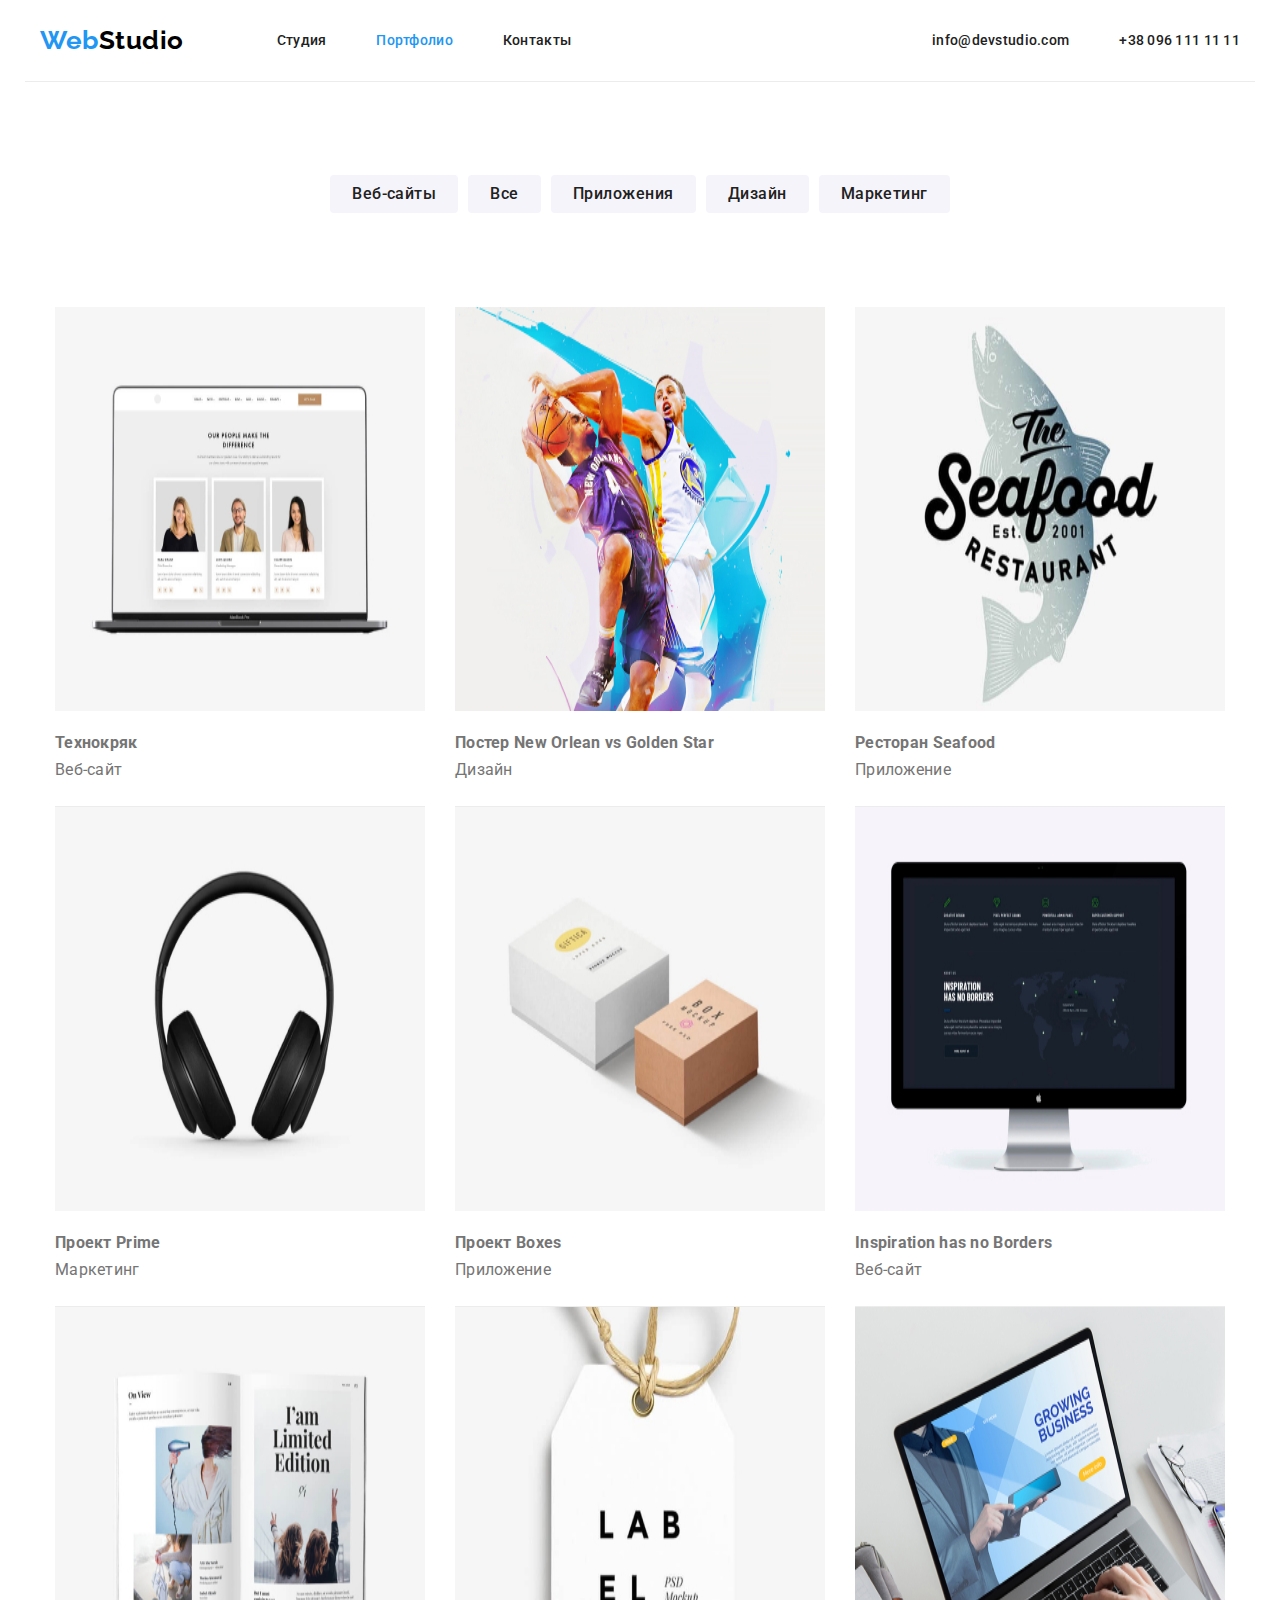
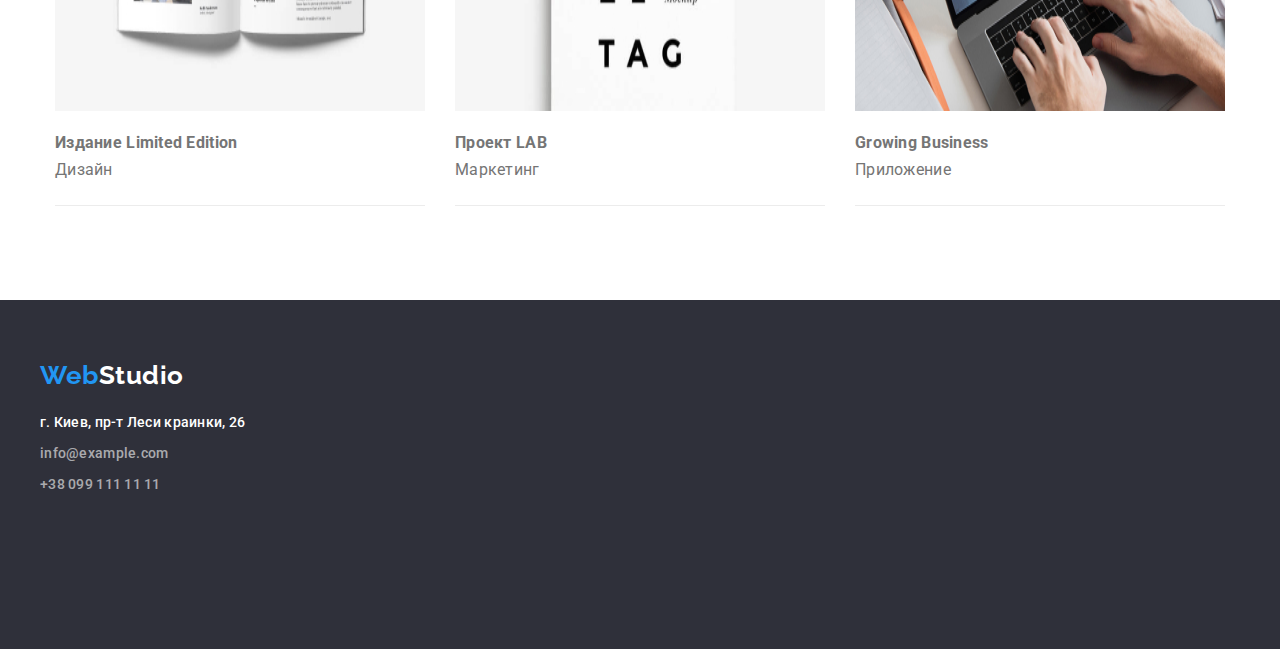
==== portfolio.html @ 1d24ace8 "new progect" ====
<!DOCTYPE html>
<html lang="ru">
    <head>
        <meta charset="UTF-8" />
        <meta name="viewport" content="width=device-width, initial-scale=1.0" />
        <title>WebStudio</title>

        <link rel="preconnect" href="https://fonts.googleapis.com" />
        <link rel="preconnect" href="https://fonts.gstatic.com" crossorigin />
        <link href="https://fonts.googleapis.com/css2?family=Raleway:wght@700&family=Roboto:wght@400;500;700;900&display=swap" rel="stylesheet" />
        <link rel="stylesheet" href="https://cdnjs.cloudflare.com/ajax/libs/modern-normalize/1.1.0/modern-normalize.min.css" integrity="sha512-wpPYUAdjBVSE4KJnH1VR1HeZfpl1ub8YT/NKx4PuQ5NmX2tKuGu6U/JRp5y+Y8XG2tV+wKQpNHVUX03MfMFn9Q==" crossorigin="anonymous" referrerpolicy="no-referrer" />
        <link rel="stylesheet" href="./css/style.css" />
    </head>

    <body>
        <!-- =======================Header================= -->

        <header class="header">
            <div class="container">
                <nav class="header-nav">
                    <a class="header-logo" href="./index_2.html"><span class="logo-blue">Web</span>Studio</a>
                    <ul class="header-nav-menu-list list">
                        <li class="header-nav-menu-item item"><a class="header-menu-link" href="./index.html">Студия</a></li>
                        <li class="header-nav-menu-item item active-page"><a class="header-menu-link" href="./portfolio.html">Портфолио</a></li>
                        <li class="header-nav-menu-item item"><a class="header-menu-link" href="">Контакты</a></li>
                    </ul>
                </nav>
                <ul class="header-contacts-list list">
                    <li class="header-contacts-mail item"><a class="header-menu-link" href="mailto:info@example.com">info@devstudio.com</a></li>
                    <li class="header-contacts-phone item"><a class="header-menu-link" href="tel:+380991111111">+38 096 111 11 11</a></li>
                </ul>
            </div>
        </header>

        <!-- =======================filter buttons================= -->

        <main>
            <section class="portfolio-filter">
                <div class="container filter-container">
                    <ul class="portfolio-filter-list list">
                        <li class="portfolio-filter-list-item item"><button class="btn-filter" type="button">Веб-сайты</button></li>
                        <li class="portfolio-filter-list-item item"><button class="btn-filter" type="button">Все</button></li>
                        <li class="portfolio-filter-list-item item"><button class="btn-filter" type="button">Приложения</button></li>
                        <li class="portfolio-filter-list-item item"><button class="btn-filter" type="button">Дизайн</button></li>
                        <li class="portfolio-filter-list-item item"><button class="btn-filter" type="button">Маркетинг</button></li>
                    </ul>
                </div>
            </section>

            <!-- ================== work examples ================-->

            <section class="portfolio-work-examples">
                <div class="container">
                    <h2 class="hidden">work-examples</h2>
                    <!--        WARNING!!!!!!! hide text  -->
                    <ul class="work-eamples-list list">
                        <li class="work-eamples-item item">
                            <img src="./img/exam-1.jpg" alt="" width="370" height="404" />
                            <div class="work-examples-item-title">
                                <h3>Технокряк</h3>
                                <p>Веб-сайт</p>
                            </div>
                        </li>
                        <li class="work-eamples-item item">
                            <img src="./img/exam-2.jpg" alt="" width="370" height="404" />
                            <div class="work-examples-item-title">
                                <h3>Постер New Orlean vs Golden Star</h3>
                                <p>Дизайн</p>
                            </div>
                        </li>
                        <li class="work-eamples-item item">
                            <img src="./img/exam-3.jpg" alt="" width="370" height="404" />
                            <div class="work-examples-item-title">
                                <h3>Ресторан Seafood</h3>
                                <p>Приложение</p>
                            </div>
                        </li>
                        <li class="work-eamples-item item">
                            <img src="./img/exam-4.jpg" alt="" width="370" height="404" />
                            <div class="work-examples-item-title">
                                <h3>Проект Prime</h3>
                                <p>Маркетинг</p>
                            </div>
                        </li>
                        <li class="work-eamples-item item">
                            <img src="./img/exam-5.jpg" alt="" width="370" height="404" />
                            <div class="work-examples-item-title">
                                <h3>Проект Boxes</h3>
                                <p>Приложение</p>
                            </div>
                        </li>
                        <li class="work-eamples-item item">
                            <img src="./img/exam-6.jpg" alt="" width="370" height="404" />
                            <div class="work-examples-item-title">
                                <h3>Inspiration has no Borders</h3>
                                <p>Веб-сайт</p>
                            </div>
                        </li>
                        <li class="work-eamples-item item">
                            <img src="./img/exam-7.jpg" alt="" width="370" height="404" />
                            <div class="work-examples-item-title">
                                <h3>Издание Limited Edition</h3>
                                <p>Дизайн</p>
                            </div>
                        </li>
                        <li class="work-eamples-item item">
                            <img src="./img/exam-8.jpg" alt="" width="370" height="404" />
                            <div class="work-examples-item-title">
                                <h3>Проект LAB</h3>
                                <p>Маркетинг</p>
                            </div>
                        </li>
                        <li class="work-eamples-item item">
                            <img src="./img/exam-9.jpg" alt="" width="370" height="404" />
                            <div class="work-examples-item-title">
                                <h3>Growing Business</h3>
                                <p>Приложение</p>
                            </div>
                        </li>
                    </ul>
                </div>
            </section>
        </main>

        <!-- =======================FOOTER================= -->

        <footer class="footer">
            <div class="container">
                <a href="" class="footer-logo"><span class="footer-logo-blue">Web</span>Studio</a>
                <address class="footer-contacts">
                    <ul class="footer-list list">
                        <li class="footer-item item"><p>г. Киев, пр-т Леси краинки, 26</p></li>
                        <li class="footer-item item"><a href="mailto:info@example.com">info@example.com</a></li>
                        <li class="footer-item item last"><a href="tel:+380991111111">+38 099 111 11 11</a></li>
                    </ul>
                </address>
            </div>
        </footer>
    </body>
</html>
---- css/style.css ----
:root {
    --main-text-color: #757575;
    --title-text-color: #212121;
    --accent-text-color: #2196f3;
    --wite-color: #ffffff;
    --bgr-footer-color: #2f303a;
}

body {
    color: var(--main-text-color);
    font-family: 'Roboto', sans-serif;
    font-weight: 400;
    font-size: 14px;
    line-height: 1.7;
    letter-spacing: 0.03em;
}
img {
    display: block;
}
/* h1,
h2,
h3,
h4,
p {
    margin: 0;
    padding: 0;
} */

* {
    margin: 0;
    padding: 0;
}

.list,
a {
    list-style: none;
    text-decoration: none;
    color: var(--main-text-color);
    font-weight: 500;
    line-height: 1.5;
    letter-spacing: 0.02em;
}

.list {
    color: var(--main-text-color); /*стили списков*/
    font-weight: 500;
    line-height: 1.5;
    letter-spacing: 0.02em;
}

.container {
    max-width: 1200px;
    padding-left: 15px;
    padding-right: 15px;
    margin: 0 auto;
    padding-bottom: 94px;
}
/* =======================Header================= */

.header .container {
    display: flex;
    align-items: center;
    padding-bottom: 0;
    border-bottom: 1px solid #ececec;
}

/*---logo---*/

.header-logo {
    margin-right: 93px;

    color: #000000;
    font-family: Raleway;
    font-weight: 700;
    font-size: 26px;
    line-height: 1.2;
    text-decoration: none;
}

.logo-blue {
    color: var(--accent-text-color);
}

/* ---nav-menu---*/
.header-nav {
    display: flex; /*выравнивает в одну строку с лого*/
    align-items: center; /*центрует елементы в строке по вертикали */
}

.header-nav-menu-list {
    display: flex; /*выравнивает в строку список*/
}

.header-menu-link {
    text-decoration: none;
    color: var(--title-text-color);
}

.header-nav-menu-list > li:not(:last-child) {
    margin-right: 50px; /*Отступ всем кроме последнего menu*/
}

.header-menu-link:hover,
.header-menu-link:focus {
    color: var(--accent-text-color);
}

.header-nav-menu-list .header-menu-link {
    padding-top: 30px;
    padding-bottom: 30px;
    display: inline-block;
}

.active-page .header-menu-link {
    color: var(--accent-text-color);
}

/*---contacts---*/

.header-contacts-list {
    display: flex; /*выравнивает в одну строку список контакты*/
    margin-left: auto;
}

.header-contacts-list li + li {
    margin-left: 50px; /*Отступ всем кроме последнего */
}

/* =======================HERO================  доработать ФОН BUTTOn И ОТСТУПЫ==== */
.hero {
    background-color: #2f303a;

    text-align: center; /*кнопка по центру */
}

.hero-main-title {
    font-weight: 900;
    font-size: 44px;
    line-height: 1.3;
    text-align: center;
    letter-spacing: 0.06em;
    text-transform: uppercase;
    color: var(--wite-color);
    padding-top: 200px;
}

.hero-button {
    border-radius: 4px;
    border: 0;
    padding: 10px 32px 10px 32px;
    margin-top: 30px;
    margin-bottom: 107px;

    background-color: var(--accent-text-color);
    font-size: 16px;
    font-weight: 700;
    line-height: 1.9;
    color: var(--wite-color);
    cursor: pointer;
}

/* ============================ADVANTAGES=========================== */
.hidden {
    display: none; /*WARNING!!!! */
}

.advantages-list {
    display: inline-flex;
}

.advantages h3 {
    color: var(--title-text-color);
    font-weight: 700;
    line-height: 1.1;
    text-transform: uppercase;
    font-size: 14px;
    padding-bottom: 10px;
}
.advantages-item {
    max-width: 270px;
    padding-top: 93px;
}

/* ============================OURS SERVISES=========================== */

.services .text-minor {
    text-align: center;
}

.services-list {
    display: flex;
}
.services-list .services-item + .services-item {
    margin-left: 30px;
}

.text-minor {
    color: var(--title-text-color); /*h2 - servises + team*/
    font-weight: 700;
    font-size: 36px;
    line-height: 1.2;
    padding-bottom: 50px;
}

/* ============================OUR TAEM=========================== */
.team {
    background-color: #f5f4fa;
}
.team .text-minor {
    text-align: center;
    padding-top: 93px;
}
.team-list {
    display: flex;
}

.team-list .team-item + .team-item {
    margin-left: 30px;
}

.team-item-title {
    padding: 30px; /*узнать почему не работает padding; 30px auto*/
    text-align: center;
}

.team-item {
    box-shadow: 0 0 10px rgba(0, 0, 0, 0.2); /* Параметры тени */
}

/* ============================FOOTER=========================== */
footer {
    background-color: var(--bgr-footer-color);
    font-style: normal;
}
.footer-logo {
    display: block;
    color: var(--wite-color);
    font-family: Raleway;
    font-weight: 700;
    font-size: 26px;
    line-height: 1.2;
    text-decoration: none;
    padding-top: 60px;
    padding-bottom: 20px;
}

.footer-logo-blue {
    color: var(--accent-text-color);
}

.footer-contacts a {
    color: rgba(255, 255, 255, 0.6);
    text-decoration: none;
}

.footer-contacts p {
    color: var(--wite-color);
}
address {
    font-style: normal;
}
.footer-list .footer-item + .footer-item {
    margin-top: 10px;
}
.last {
    padding-bottom: 60px;
}

/* =============================================Potfolio-page============================================ */
.portfolio-filter-list {
    display: flex; /*список в строку дал ul */
    justify-content: center; /*центровка */
    padding-top: 93px;
}

.portfolio-filter-list li + li {
    margin-left: 10px;
}

.btn-filter {
    color: var(--title-text-color);
    background-color: #f5f4fa;
    font-family: 'Roboto', sans-serif;
    font-weight: 500;
    font-size: 16px;
    line-height: 1.6;
    letter-spacing: 0.03em;
    border-radius: 4px;
    border: none;
    padding: 6px 22px;
}

.btn-filter:hover,
.btn-filter:focus {
    color: var(--wite-color);
    background-color: var(--accent-text-color);
    box-shadow: 0 3px rgba(0, 0, 0, 0.1); /* Параметры тени */
}

/*================== work examples ================*/
.work-eamples-list {
    display: flex;
    flex-wrap: wrap;
}
.work-eamples-item {
    margin-bottom: 30px;
    margin: 0 auto;
}
/*.work-eamples-item: (3n+2) {
    padding-right: 15px;
    padding-left: 15px; */
}

.work-eamples-item h3 {
    color: var(--title-text-color);
    font-weight: 700;
    font-size: 18px;
    line-height: 2;
}

.portfolio-work-examples p {
    font-weight: 400;
    font-size: 16px;
    line-height: 1.9;
}
.work-examples-item-title {
    padding-top: 20px;
    padding-bottom: 20px;
    border-bottom: 1px solid #ececec;

}
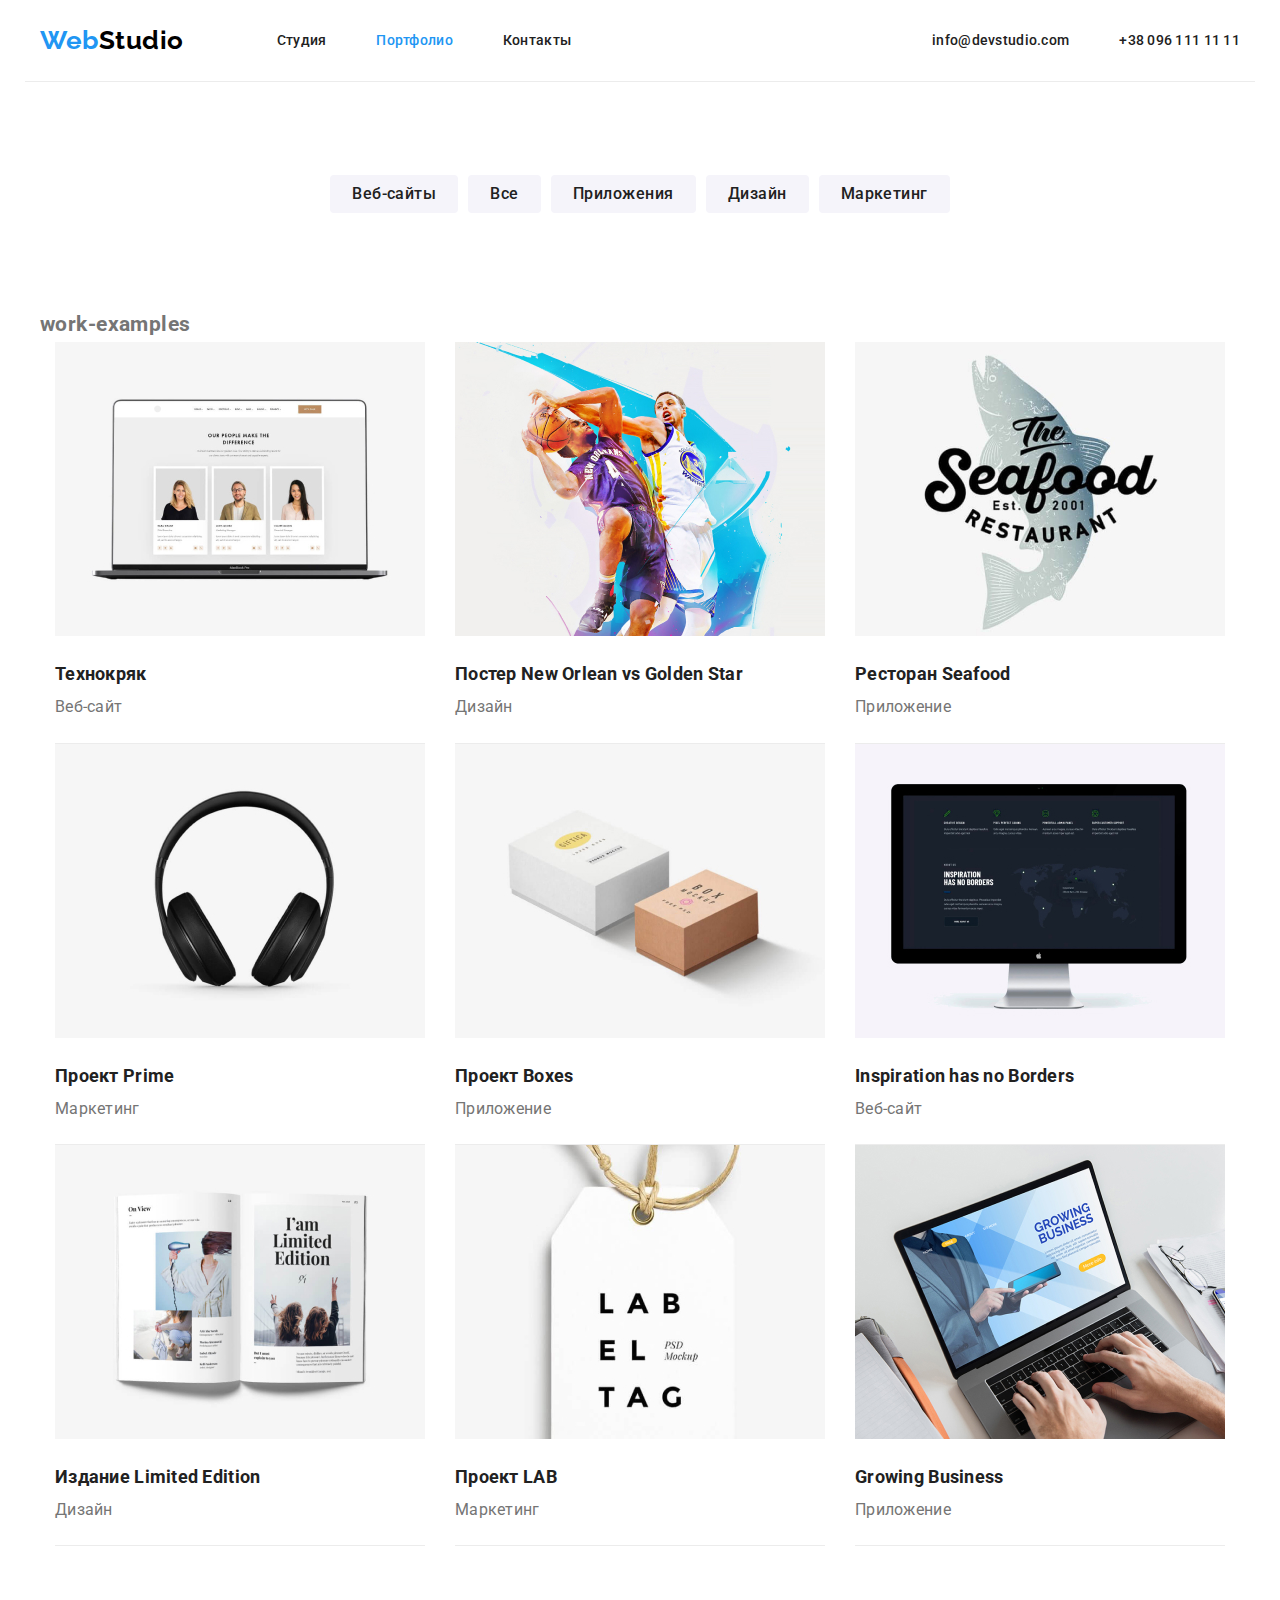
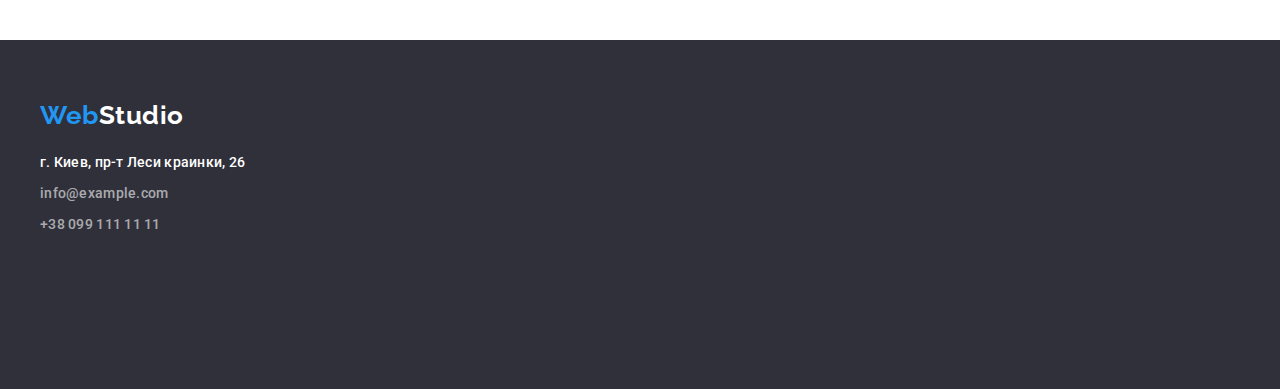
==== commit bf60fb49: "visyally hidden" ====
--- a/portfolio.html
+++ b/portfolio.html
@@ -55,63 +55,63 @@
                     <!--        WARNING!!!!!!! hide text  -->
                     <ul class="work-eamples-list list">
                         <li class="work-eamples-item item">
-                            <img src="./img/exam-1.jpg" alt="" width="370" height="404" />
+                            <img src="./img/exam-1.jpg" alt="" width="370" height="294" />
                             <div class="work-examples-item-title">
                                 <h3>Технокряк</h3>
                                 <p>Веб-сайт</p>
                             </div>
                         </li>
                         <li class="work-eamples-item item">
-                            <img src="./img/exam-2.jpg" alt="" width="370" height="404" />
+                            <img src="./img/exam-2.jpg" alt="" width="370" height="294" />
                             <div class="work-examples-item-title">
                                 <h3>Постер New Orlean vs Golden Star</h3>
                                 <p>Дизайн</p>
                             </div>
                         </li>
                         <li class="work-eamples-item item">
-                            <img src="./img/exam-3.jpg" alt="" width="370" height="404" />
+                            <img src="./img/exam-3.jpg" alt="" width="370" height="294" />
                             <div class="work-examples-item-title">
                                 <h3>Ресторан Seafood</h3>
                                 <p>Приложение</p>
                             </div>
                         </li>
                         <li class="work-eamples-item item">
-                            <img src="./img/exam-4.jpg" alt="" width="370" height="404" />
+                            <img src="./img/exam-4.jpg" alt="" width="370" height="294" />
                             <div class="work-examples-item-title">
                                 <h3>Проект Prime</h3>
                                 <p>Маркетинг</p>
                             </div>
                         </li>
                         <li class="work-eamples-item item">
-                            <img src="./img/exam-5.jpg" alt="" width="370" height="404" />
+                            <img src="./img/exam-5.jpg" alt="" width="370" height="294" />
                             <div class="work-examples-item-title">
                                 <h3>Проект Boxes</h3>
                                 <p>Приложение</p>
                             </div>
                         </li>
                         <li class="work-eamples-item item">
-                            <img src="./img/exam-6.jpg" alt="" width="370" height="404" />
+                            <img src="./img/exam-6.jpg" alt="" width="370" height="294" />
                             <div class="work-examples-item-title">
                                 <h3>Inspiration has no Borders</h3>
                                 <p>Веб-сайт</p>
                             </div>
                         </li>
                         <li class="work-eamples-item item">
-                            <img src="./img/exam-7.jpg" alt="" width="370" height="404" />
+                            <img src="./img/exam-7.jpg" alt="" width="370" height="294" />
                             <div class="work-examples-item-title">
                                 <h3>Издание Limited Edition</h3>
                                 <p>Дизайн</p>
                             </div>
                         </li>
                         <li class="work-eamples-item item">
-                            <img src="./img/exam-8.jpg" alt="" width="370" height="404" />
+                            <img src="./img/exam-8.jpg" alt="" width="370" height="294" />
                             <div class="work-examples-item-title">
                                 <h3>Проект LAB</h3>
                                 <p>Маркетинг</p>
                             </div>
                         </li>
                         <li class="work-eamples-item item">
-                            <img src="./img/exam-9.jpg" alt="" width="370" height="404" />
+                            <img src="./img/exam-9.jpg" alt="" width="370" height="294" />
                             <div class="work-examples-item-title">
                                 <h3>Growing Business</h3>
                                 <p>Приложение</p>
--- a/css/style.css
+++ b/css/style.css
@@ -31,18 +31,15 @@
     padding: 0;
 }
 
+.list h3 {
+    color: var(--title-text-color);
+}
+
 .list,
 a {
     list-style: none;
     text-decoration: none;
     color: var(--main-text-color);
-    font-weight: 500;
-    line-height: 1.5;
-    letter-spacing: 0.02em;
-}
-
-.list {
-    color: var(--main-text-color); /*стили списков*/
     font-weight: 500;
     line-height: 1.5;
     letter-spacing: 0.02em;
@@ -160,8 +157,18 @@
 }
 
 /* ============================ADVANTAGES=========================== */
-.hidden {
-    display: none; /*WARNING!!!! */
+.visually-hidden {
+    position: absolute;
+    width: 1px;
+    height: 1px;
+    margin: -1px;
+    border: 0;
+    padding: 0;
+
+    white-space: nowrap;
+    clip-path: inset(100%);
+    clip: rect(0 0 0 0);
+    overflow: hidden; /*WARNING!!!! */
 }
 
 .advantages-list {
@@ -309,9 +316,8 @@
 /*.work-eamples-item: (3n+2) {
     padding-right: 15px;
     padding-left: 15px; */
-}
-
-.work-eamples-item h3 {
+
+.work-examples-item-title h3 {
     color: var(--title-text-color);
     font-weight: 700;
     font-size: 18px;
@@ -327,5 +333,4 @@
     padding-top: 20px;
     padding-bottom: 20px;
     border-bottom: 1px solid #ececec;
-
-}
+}
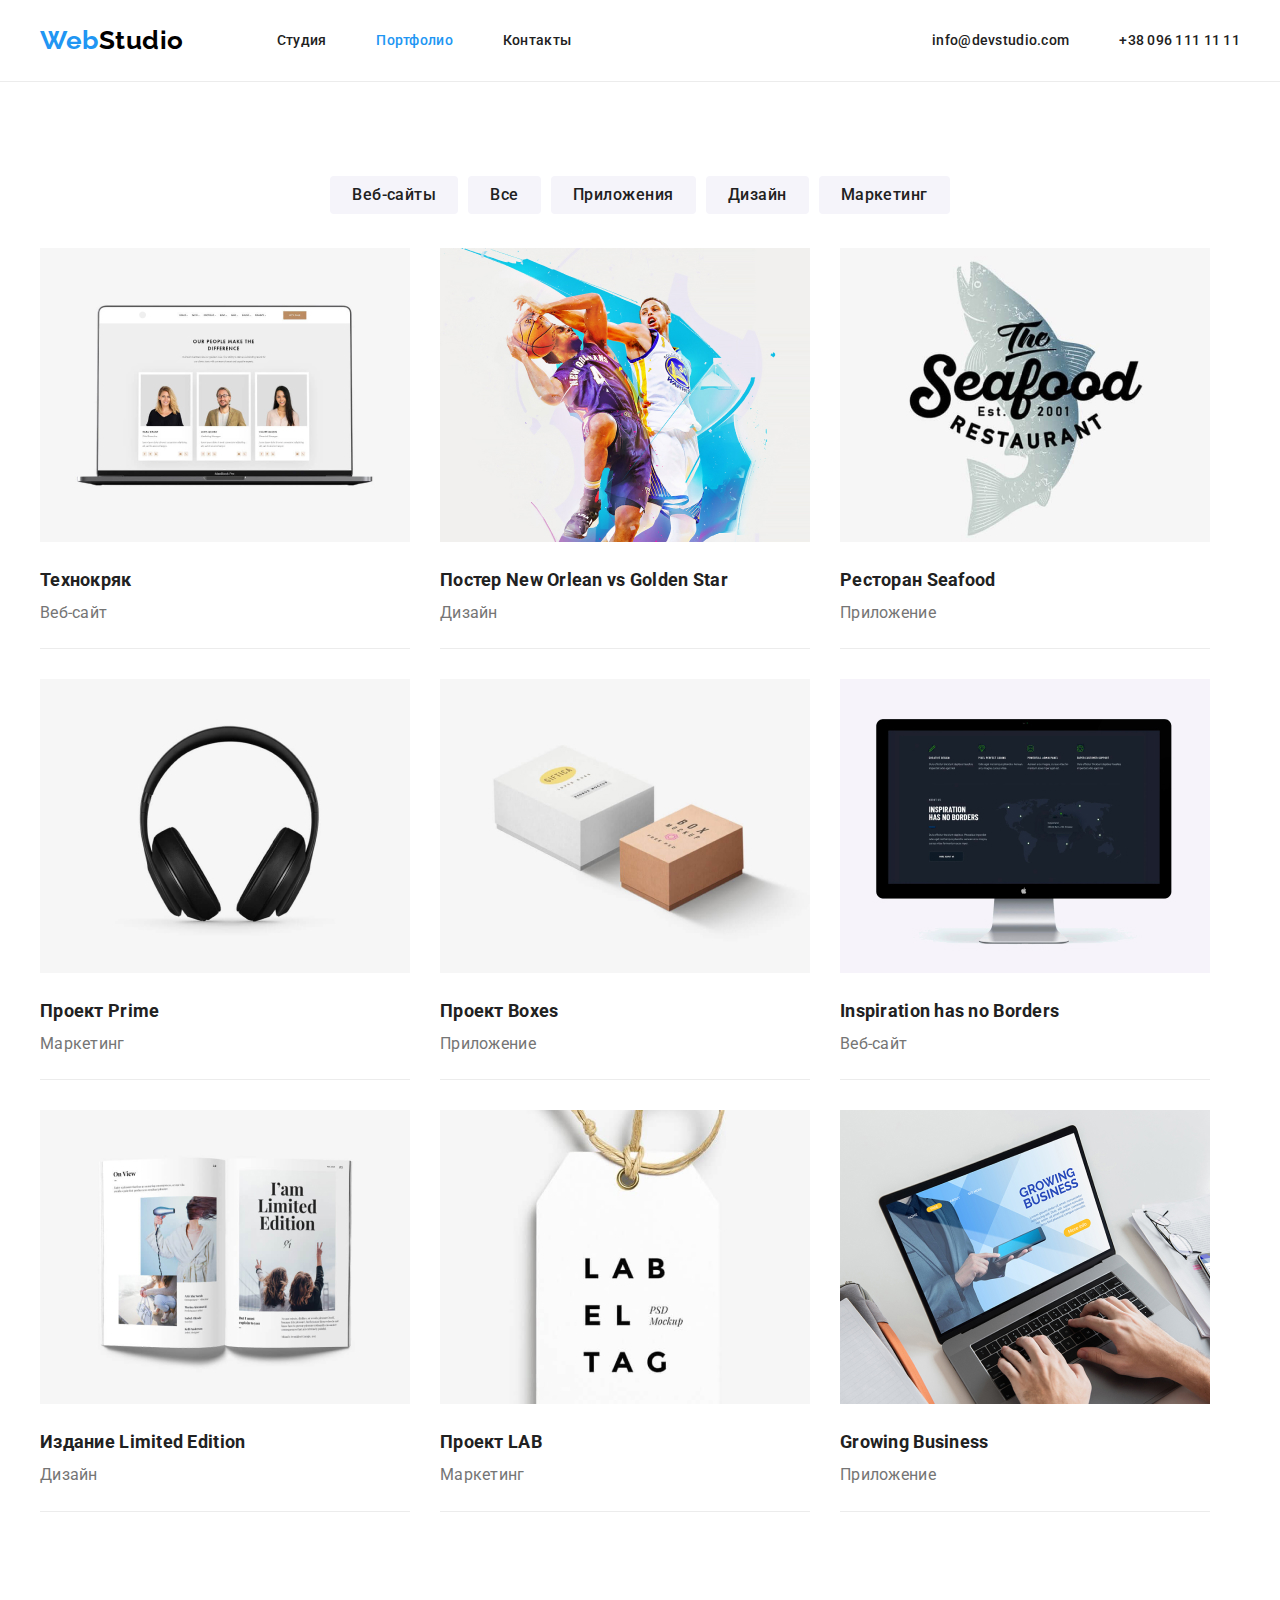
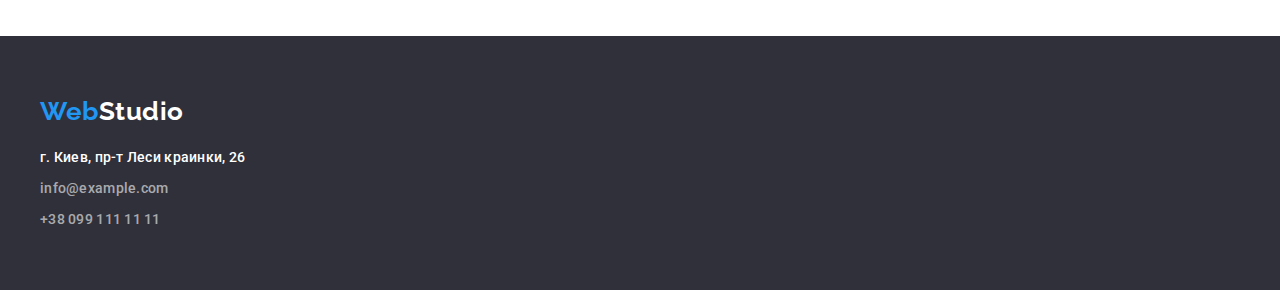
==== commit 260dfbbe: "fix bags v02" ====
--- a/portfolio.html
+++ b/portfolio.html
@@ -36,7 +36,7 @@
 
         <main>
             <section class="portfolio-filter">
-                <div class="container filter-container">
+                <div class="container section filter-container">
                     <ul class="portfolio-filter-list list">
                         <li class="portfolio-filter-list-item item"><button class="btn-filter" type="button">Веб-сайты</button></li>
                         <li class="portfolio-filter-list-item item"><button class="btn-filter" type="button">Все</button></li>
@@ -44,15 +44,10 @@
                         <li class="portfolio-filter-list-item item"><button class="btn-filter" type="button">Дизайн</button></li>
                         <li class="portfolio-filter-list-item item"><button class="btn-filter" type="button">Маркетинг</button></li>
                     </ul>
-                </div>
-            </section>
 
-            <!-- ================== work examples ================-->
+                    <!-- ================== work examples <section class="portfolio-work-examples"></section>================-->
 
-            <section class="portfolio-work-examples">
-                <div class="container">
-                    <h2 class="hidden">work-examples</h2>
-                    <!--        WARNING!!!!!!! hide text  -->
+                    <h2 class="visually-hidden">work-examples</h2>
                     <ul class="work-eamples-list list">
                         <li class="work-eamples-item item">
                             <img src="./img/exam-1.jpg" alt="" width="370" height="294" />
--- a/css/style.css
+++ b/css/style.css
@@ -50,15 +50,20 @@
     padding-left: 15px;
     padding-right: 15px;
     margin: 0 auto;
+}
+.section {
+    padding-top: 94px;
     padding-bottom: 94px;
 }
 /* =======================Header================= */
+.header {
+    border-bottom: 1px solid #ececec;
+}
 
 .header .container {
     display: flex;
     align-items: center;
     padding-bottom: 0;
-    border-bottom: 1px solid #ececec;
 }
 
 /*---logo---*/
@@ -128,6 +133,10 @@
     background-color: #2f303a;
 
     text-align: center; /*кнопка по центру */
+}
+
+.hero-main {
+    background-color: #2f303a;
 }
 
 .hero-main-title {
@@ -145,6 +154,7 @@
     border-radius: 4px;
     border: 0;
     padding: 10px 32px 10px 32px;
+
     margin-top: 30px;
     margin-bottom: 107px;
 
@@ -154,6 +164,7 @@
     line-height: 1.9;
     color: var(--wite-color);
     cursor: pointer;
+    margin-bottom: 200px;
 }
 
 /* ============================ADVANTAGES=========================== */
@@ -168,7 +179,7 @@
     white-space: nowrap;
     clip-path: inset(100%);
     clip: rect(0 0 0 0);
-    overflow: hidden; /*WARNING!!!! */
+    overflow: hidden;
 }
 
 .advantages-list {
@@ -185,7 +196,6 @@
 }
 .advantages-item {
     max-width: 270px;
-    padding-top: 93px;
 }
 
 /* ============================OURS SERVISES=========================== */
@@ -215,7 +225,6 @@
 }
 .team .text-minor {
     text-align: center;
-    padding-top: 93px;
 }
 .team-list {
     display: flex;
@@ -232,6 +241,7 @@
 
 .team-item {
     box-shadow: 0 0 10px rgba(0, 0, 0, 0.2); /* Параметры тени */
+    max-width: 270px;
 }
 
 /* ============================FOOTER=========================== */
@@ -277,7 +287,7 @@
 .portfolio-filter-list {
     display: flex; /*список в строку дал ul */
     justify-content: center; /*центровка */
-    padding-top: 93px;
+    padding-bottom: 34px;
 }
 
 .portfolio-filter-list li + li {
@@ -301,7 +311,7 @@
 .btn-filter:focus {
     color: var(--wite-color);
     background-color: var(--accent-text-color);
-    box-shadow: 0 3px rgba(0, 0, 0, 0.1); /* Параметры тени */
+    box-shadow: 0 10px 10px -5px rgba(0, 0, 0, 0.3); /* Параметры тени */
 }
 
 /*================== work examples ================*/
@@ -310,12 +320,14 @@
     flex-wrap: wrap;
 }
 .work-eamples-item {
+    margin-right: 30px;
+    max-width: 370px;
     margin-bottom: 30px;
-    margin: 0 auto;
-}
-/*.work-eamples-item: (3n+2) {
-    padding-right: 15px;
-    padding-left: 15px; */
+}
+
+.work-eamples-item:nth-child(3n) {
+    margin-right: 0;
+}
 
 .work-examples-item-title h3 {
     color: var(--title-text-color);
@@ -324,11 +336,12 @@
     line-height: 2;
 }
 
-.portfolio-work-examples p {
+.work-examples-item-title p {
     font-weight: 400;
     font-size: 16px;
     line-height: 1.9;
 }
+
 .work-examples-item-title {
     padding-top: 20px;
     padding-bottom: 20px;
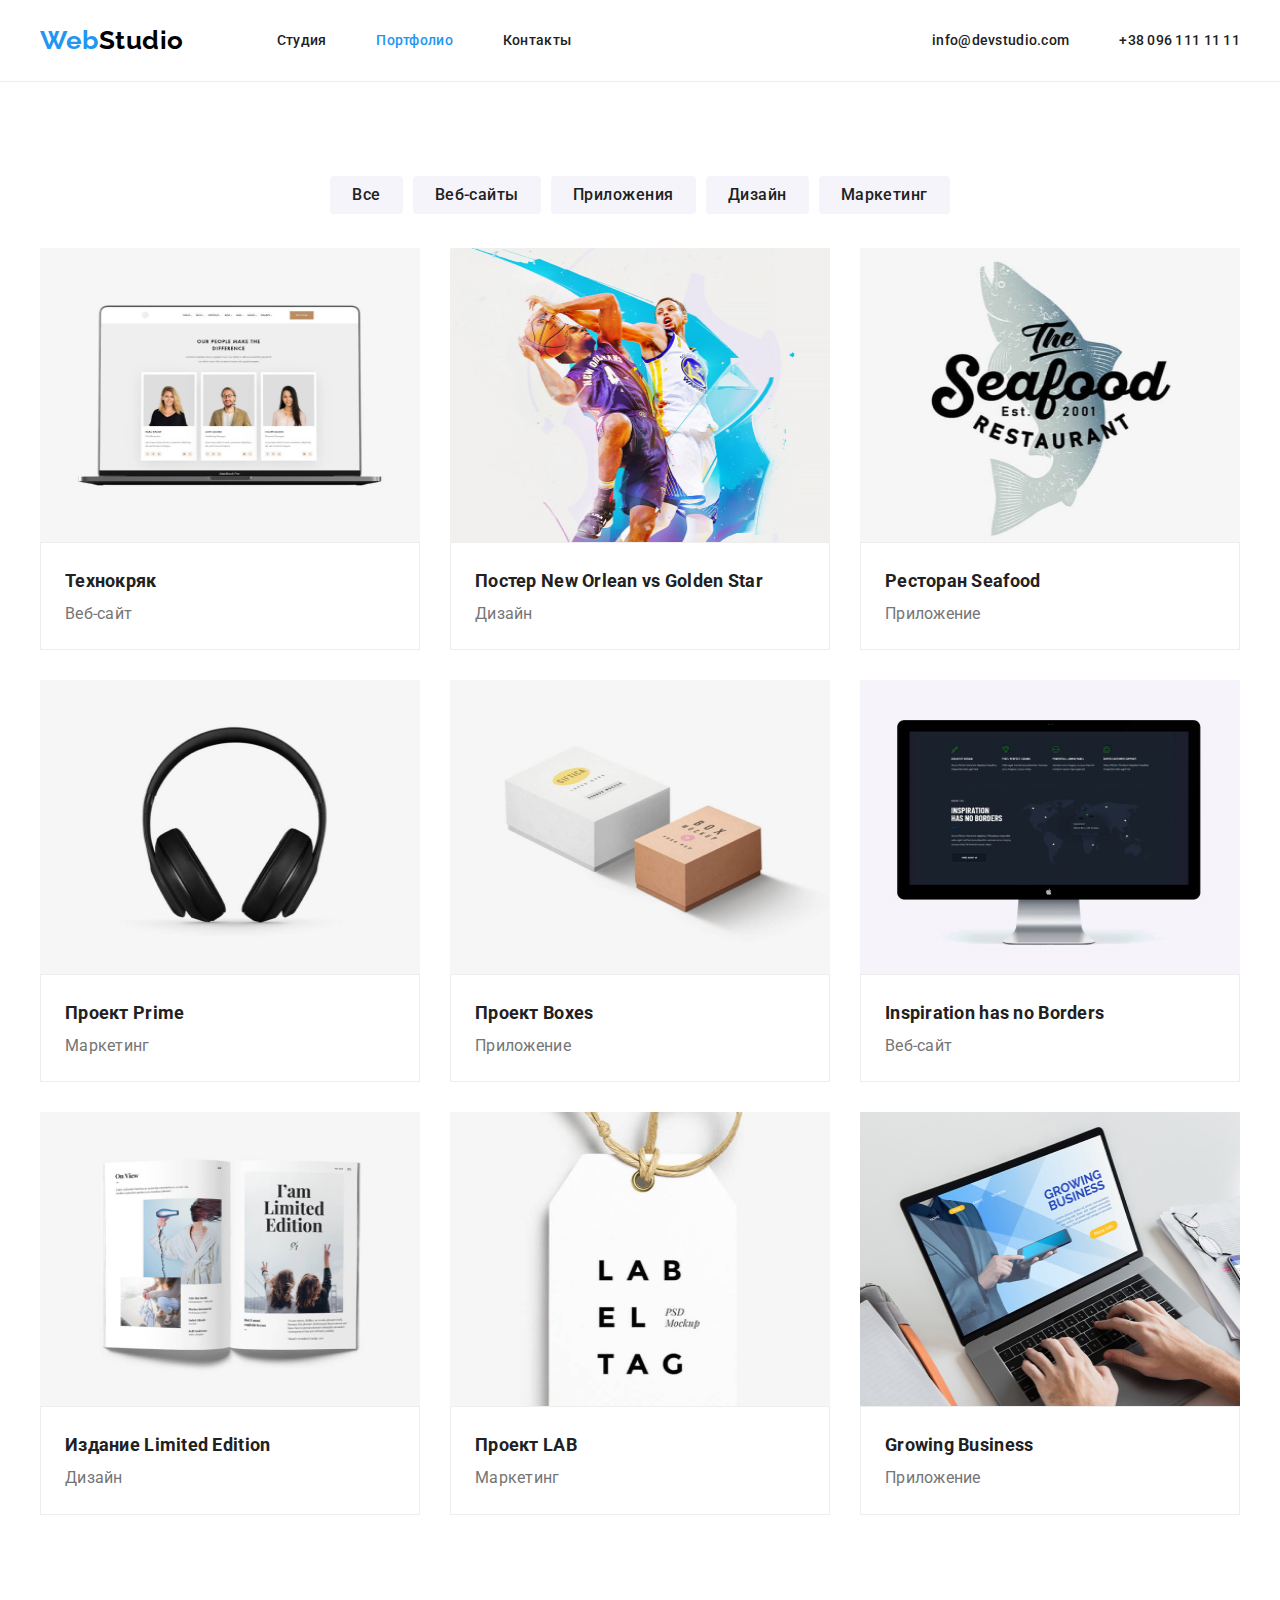
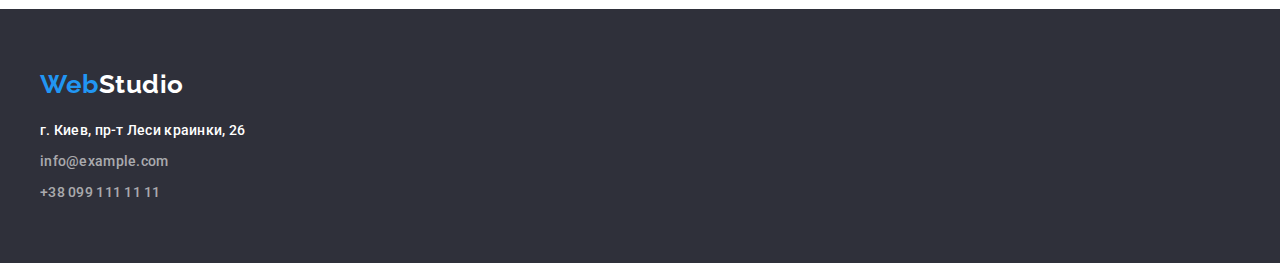
==== commit 4d4a3e9e: "add calc+ fix bag" ====
--- a/portfolio.html
+++ b/portfolio.html
@@ -38,74 +38,74 @@
             <section class="portfolio-filter">
                 <div class="container section filter-container">
                     <ul class="portfolio-filter-list list">
+                        <li class="portfolio-filter-list-item item"><button class="btn-filter" type="button">Все</button></li>
                         <li class="portfolio-filter-list-item item"><button class="btn-filter" type="button">Веб-сайты</button></li>
-                        <li class="portfolio-filter-list-item item"><button class="btn-filter" type="button">Все</button></li>
                         <li class="portfolio-filter-list-item item"><button class="btn-filter" type="button">Приложения</button></li>
                         <li class="portfolio-filter-list-item item"><button class="btn-filter" type="button">Дизайн</button></li>
                         <li class="portfolio-filter-list-item item"><button class="btn-filter" type="button">Маркетинг</button></li>
                     </ul>
 
-                    <!-- ================== work examples <section class="portfolio-work-examples"></section>================-->
+                    <!-- ================== work examples ================-->
 
                     <h2 class="visually-hidden">work-examples</h2>
-                    <ul class="work-eamples-list list">
-                        <li class="work-eamples-item item">
+                    <ul class="work-examples-list list">
+                        <li class="work-examples-item item">
                             <img src="./img/exam-1.jpg" alt="" width="370" height="294" />
                             <div class="work-examples-item-title">
                                 <h3>Технокряк</h3>
                                 <p>Веб-сайт</p>
                             </div>
                         </li>
-                        <li class="work-eamples-item item">
+                        <li class="work-examples-item item">
                             <img src="./img/exam-2.jpg" alt="" width="370" height="294" />
                             <div class="work-examples-item-title">
                                 <h3>Постер New Orlean vs Golden Star</h3>
                                 <p>Дизайн</p>
                             </div>
                         </li>
-                        <li class="work-eamples-item item">
+                        <li class="work-examples-item item">
                             <img src="./img/exam-3.jpg" alt="" width="370" height="294" />
                             <div class="work-examples-item-title">
                                 <h3>Ресторан Seafood</h3>
                                 <p>Приложение</p>
                             </div>
                         </li>
-                        <li class="work-eamples-item item">
+                        <li class="work-examples-item item">
                             <img src="./img/exam-4.jpg" alt="" width="370" height="294" />
                             <div class="work-examples-item-title">
                                 <h3>Проект Prime</h3>
                                 <p>Маркетинг</p>
                             </div>
                         </li>
-                        <li class="work-eamples-item item">
+                        <li class="work-examples-item item">
                             <img src="./img/exam-5.jpg" alt="" width="370" height="294" />
                             <div class="work-examples-item-title">
                                 <h3>Проект Boxes</h3>
                                 <p>Приложение</p>
                             </div>
                         </li>
-                        <li class="work-eamples-item item">
+                        <li class="work-examples-item item">
                             <img src="./img/exam-6.jpg" alt="" width="370" height="294" />
                             <div class="work-examples-item-title">
                                 <h3>Inspiration has no Borders</h3>
                                 <p>Веб-сайт</p>
                             </div>
                         </li>
-                        <li class="work-eamples-item item">
+                        <li class="work-examples-item item">
                             <img src="./img/exam-7.jpg" alt="" width="370" height="294" />
                             <div class="work-examples-item-title">
                                 <h3>Издание Limited Edition</h3>
                                 <p>Дизайн</p>
                             </div>
                         </li>
-                        <li class="work-eamples-item item">
+                        <li class="work-examples-item item">
                             <img src="./img/exam-8.jpg" alt="" width="370" height="294" />
                             <div class="work-examples-item-title">
                                 <h3>Проект LAB</h3>
                                 <p>Маркетинг</p>
                             </div>
                         </li>
-                        <li class="work-eamples-item item">
+                        <li class="work-examples-item item">
                             <img src="./img/exam-9.jpg" alt="" width="370" height="294" />
                             <div class="work-examples-item-title">
                                 <h3>Growing Business</h3>
--- a/css/style.css
+++ b/css/style.css
@@ -16,6 +16,7 @@
 }
 img {
     display: block;
+    width: 100%;
 }
 /* h1,
 h2,
@@ -129,10 +130,12 @@
 }
 
 /* =======================HERO================  доработать ФОН BUTTOn И ОТСТУПЫ==== */
+
 .hero {
     background-color: #2f303a;
-
+    max-width: 1600px;
     text-align: center; /*кнопка по центру */
+    margin: 0 auto; /*секция по центру */ /*задана ширина 1600+ марджин+ ограничения текста */
 }
 
 .hero-main {
@@ -148,6 +151,8 @@
     text-transform: uppercase;
     color: var(--wite-color);
     padding-top: 200px;
+    max-width: 700px;
+    margin: 0 auto;
 }
 
 .hero-button {
@@ -165,6 +170,11 @@
     color: var(--wite-color);
     cursor: pointer;
     margin-bottom: 200px;
+}
+
+.hero-button:hover,
+.hero-button:focus {
+    background-color: #188ce8;
 }
 
 /* ============================ADVANTAGES=========================== */
@@ -183,7 +193,10 @@
 }
 
 .advantages-list {
-    display: inline-flex;
+    /* add formula calc  + margin*/
+    display: flex;
+    flex-wrap: wrap;
+    margin-left: -30px;
 }
 
 .advantages h3 {
@@ -195,7 +208,8 @@
     padding-bottom: 10px;
 }
 .advantages-item {
-    max-width: 270px;
+    width: calc((100% - 120px) / 4);
+    margin-left: 30px;
 }
 
 /* ============================OURS SERVISES=========================== */
@@ -206,8 +220,11 @@
 
 .services-list {
     display: flex;
-}
-.services-list .services-item + .services-item {
+    flex-wrap: wrap;
+    margin-left: -30px;
+}
+.services-item {
+    width: calc((100% - 90px) / 3); /* add formula calc  + margin  ---.team-list .team-item + .team-item */
     margin-left: 30px;
 }
 
@@ -228,9 +245,12 @@
 }
 .team-list {
     display: flex;
-}
-
-.team-list .team-item + .team-item {
+    flex-wrap: wrap;
+    margin-left: -30px;
+}
+
+.team-item {
+    width: calc((100% - 120px) / 4); /* add formula calc  + margin  ---.team-list .team-item + .team-item */
     margin-left: 30px;
 }
 
@@ -240,7 +260,7 @@
 }
 
 .team-item {
-    box-shadow: 0 0 10px rgba(0, 0, 0, 0.2); /* Параметры тени */
+    box-shadow: 0 2px 10px -5px rgba(0, 0, 0, 0.4); /* Параметры тени */
     max-width: 270px;
 }
 
@@ -284,16 +304,19 @@
 }
 
 /* =============================================Potfolio-page============================================ */
+
+.portfolio-filter {
+    display: flex;
+}
+
 .portfolio-filter-list {
     display: flex; /*список в строку дал ul */
     justify-content: center; /*центровка */
     padding-bottom: 34px;
 }
-
 .portfolio-filter-list li + li {
     margin-left: 10px;
 }
-
 .btn-filter {
     color: var(--title-text-color);
     background-color: #f5f4fa;
@@ -314,19 +337,19 @@
     box-shadow: 0 10px 10px -5px rgba(0, 0, 0, 0.3); /* Параметры тени */
 }
 
-/*================== work examples ================*/
-.work-eamples-list {
+/* =============================================Potfolio-page============================================ */
+
+.work-examples-list {
     display: flex;
     flex-wrap: wrap;
-}
-.work-eamples-item {
-    margin-right: 30px;
-    max-width: 370px;
-    margin-bottom: 30px;
-}
-
-.work-eamples-item:nth-child(3n) {
-    margin-right: 0;
+    margin-left: -30px;
+    margin-top: -30px;
+}
+
+.work-examples-item {
+    width: calc((100% - 90px) / 3);
+    margin-left: 30px;
+    margin-top: 30px;
 }
 
 .work-examples-item-title h3 {
@@ -343,7 +366,9 @@
 }
 
 .work-examples-item-title {
-    padding-top: 20px;
-    padding-bottom: 20px;
-    border-bottom: 1px solid #ececec;
-}
+    padding: 20px 24px;
+    border: 1px solid #eeeeee;
+}
+
+/* =============================================Musor============================================ */
+/* =============================================Musor============================================ */
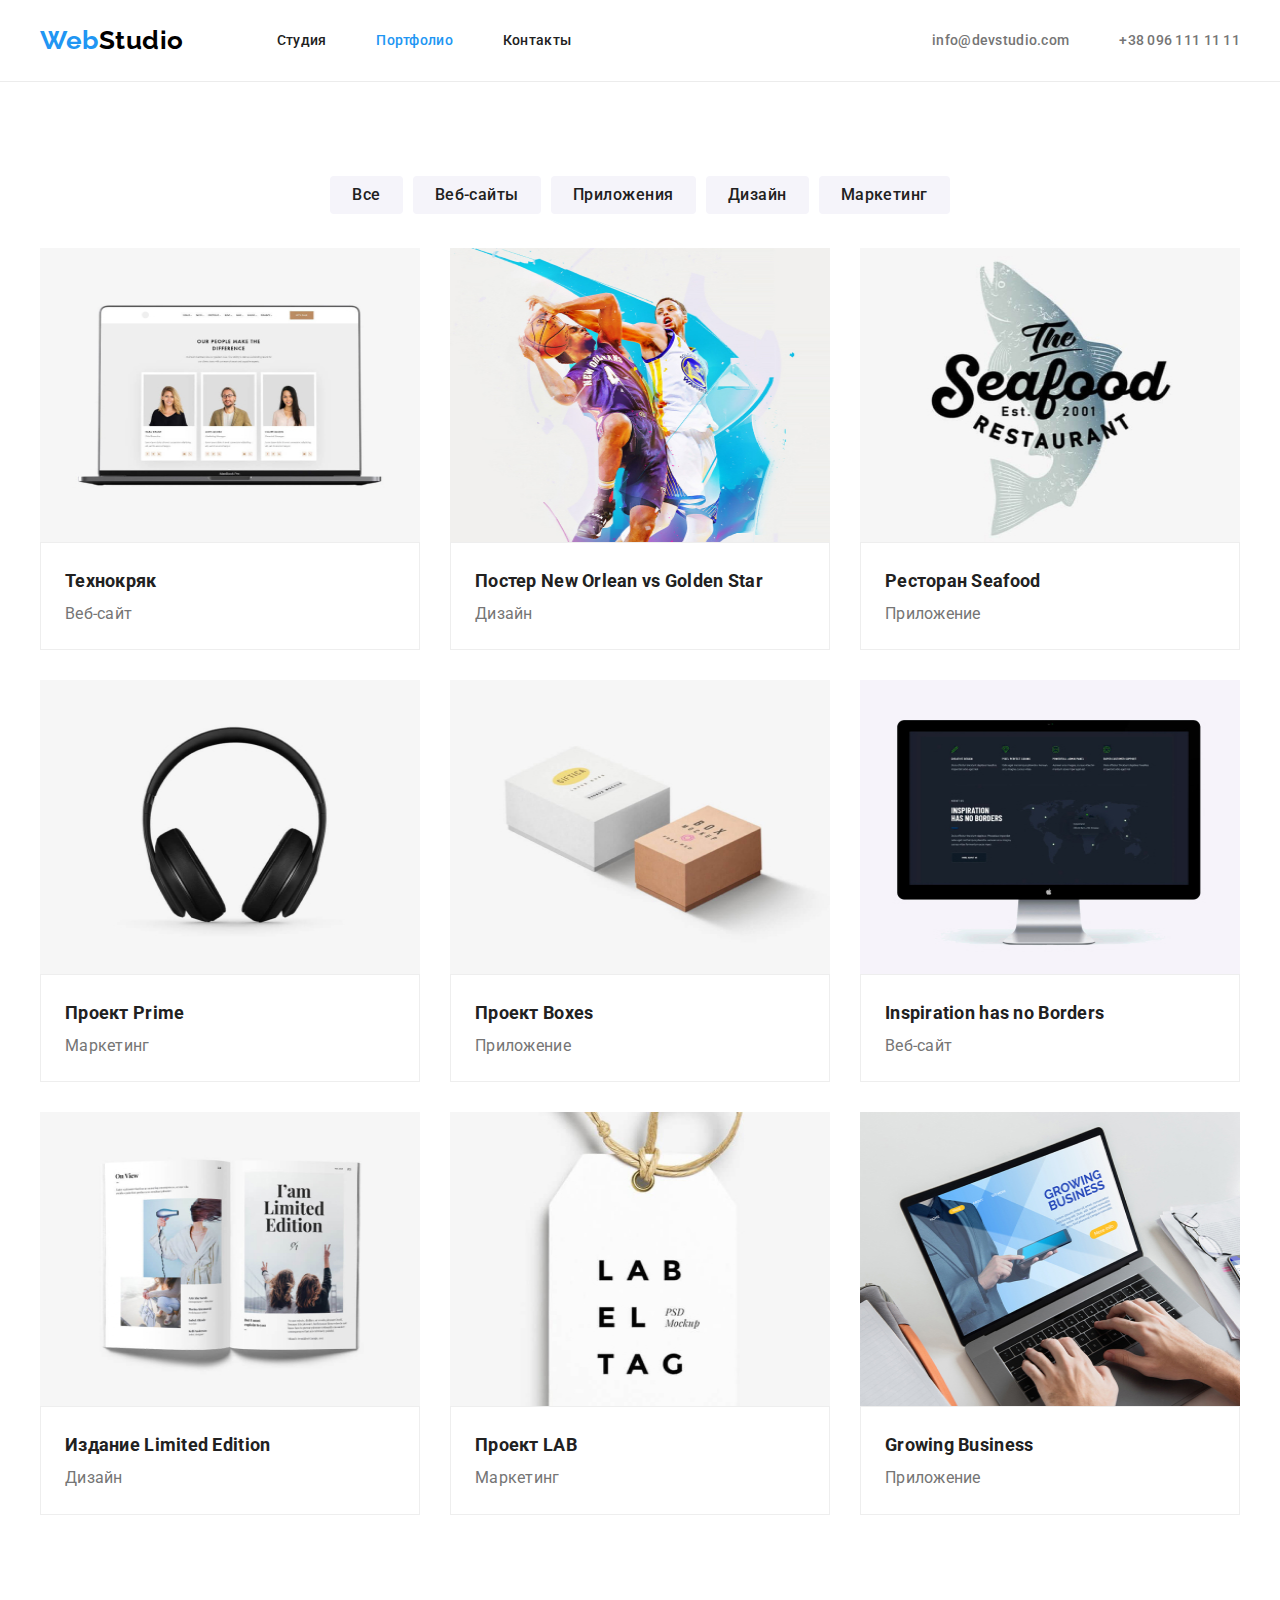
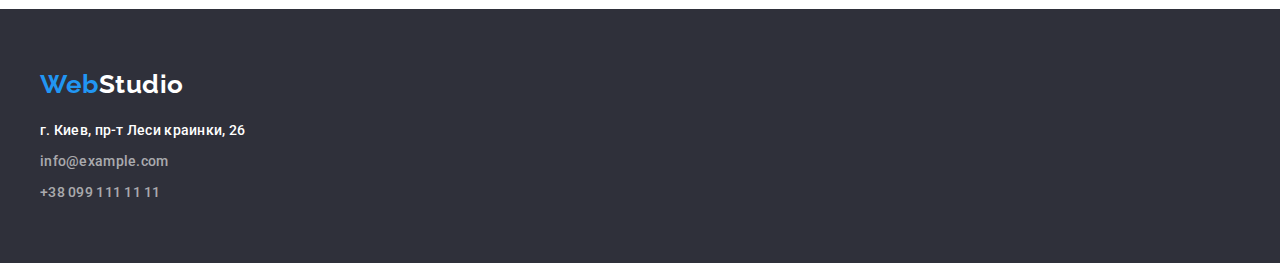
==== commit 9ec2dbb7: "color adress" ====
--- a/portfolio.html
+++ b/portfolio.html
@@ -26,8 +26,8 @@
                     </ul>
                 </nav>
                 <ul class="header-contacts-list list">
-                    <li class="header-contacts-mail item"><a class="header-menu-link" href="mailto:info@example.com">info@devstudio.com</a></li>
-                    <li class="header-contacts-phone item"><a class="header-menu-link" href="tel:+380991111111">+38 096 111 11 11</a></li>
+                    <li class="header-contacts-mail item"><a class="header-menu-link color-adress" href="mailto:info@example.com">info@devstudio.com</a></li>
+                    <li class="header-contacts-phone item"><a class="header-menu-link color-adress" href="tel:+380991111111">+38 096 111 11 11</a></li>
                 </ul>
             </div>
         </header>
--- a/css/style.css
+++ b/css/style.css
@@ -127,6 +127,10 @@
 
 .header-contacts-list li + li {
     margin-left: 50px; /*Отступ всем кроме последнего */
+}
+
+.color-adress {
+    color: var(--main-text-color);
 }
 
 /* =======================HERO================  доработать ФОН BUTTOn И ОТСТУПЫ==== */
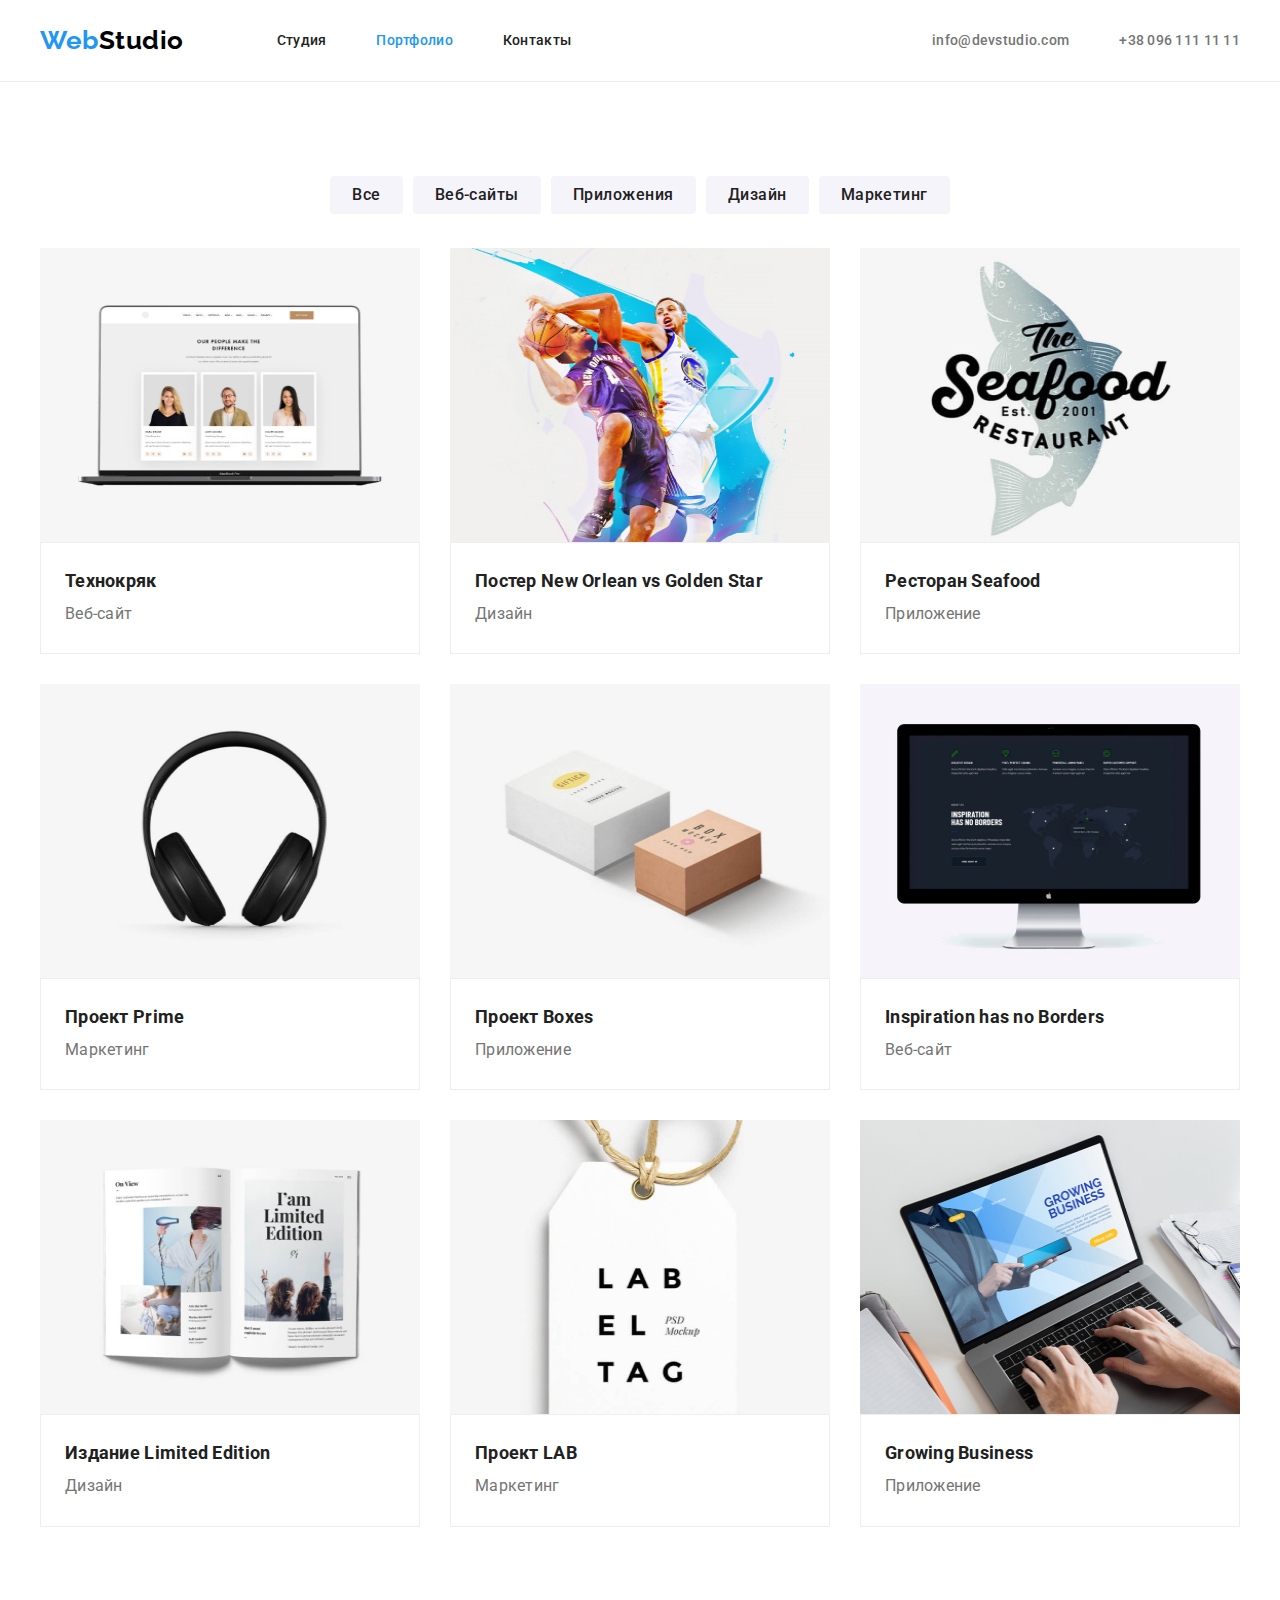
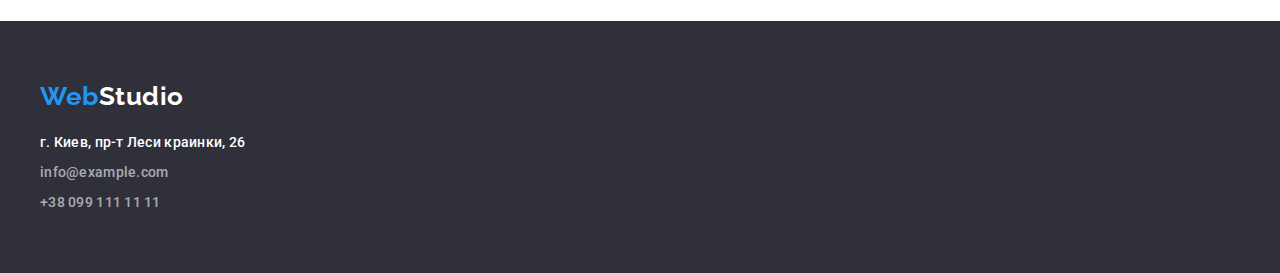
==== commit 4d193f1d: "fix coments bag" ====
--- a/portfolio.html
+++ b/portfolio.html
@@ -36,7 +36,7 @@
 
         <main>
             <section class="portfolio-filter">
-                <div class="container section filter-container">
+                <div class="container filter-container">
                     <ul class="portfolio-filter-list list">
                         <li class="portfolio-filter-list-item item"><button class="btn-filter" type="button">Все</button></li>
                         <li class="portfolio-filter-list-item item"><button class="btn-filter" type="button">Веб-сайты</button></li>
--- a/css/style.css
+++ b/css/style.css
@@ -52,7 +52,7 @@
     padding-right: 15px;
     margin: 0 auto;
 }
-.section {
+section {
     padding-top: 94px;
     padding-bottom: 94px;
 }
@@ -140,6 +140,8 @@
     max-width: 1600px;
     text-align: center; /*кнопка по центру */
     margin: 0 auto; /*секция по центру */ /*задана ширина 1600+ марджин+ ограничения текста */
+    padding-top: 200px;
+    padding-bottom: 200px;
 }
 
 .hero-main {
@@ -154,8 +156,8 @@
     letter-spacing: 0.06em;
     text-transform: uppercase;
     color: var(--wite-color);
-    padding-top: 200px;
-    max-width: 700px;
+    //padding-top: 200px;
+    width: 700px;
     margin: 0 auto;
 }
 
@@ -165,7 +167,6 @@
     padding: 10px 32px 10px 32px;
 
     margin-top: 30px;
-    margin-bottom: 107px;
 
     background-color: var(--accent-text-color);
     font-size: 16px;
@@ -173,7 +174,6 @@
     line-height: 1.9;
     color: var(--wite-color);
     cursor: pointer;
-    margin-bottom: 200px;
 }
 
 .hero-button:hover,
@@ -209,7 +209,7 @@
     line-height: 1.1;
     text-transform: uppercase;
     font-size: 14px;
-    padding-bottom: 10px;
+    margin-bottom: 10px;
 }
 .advantages-item {
     width: calc((100% - 120px) / 4);
@@ -218,8 +218,9 @@
 
 /* ============================OURS SERVISES=========================== */
 
-.services .text-minor {
+.text-minor {
     text-align: center;
+    margin-bottom: 30px;
 }
 
 .services-list {
@@ -244,8 +245,9 @@
 .team {
     background-color: #f5f4fa;
 }
-.team .text-minor {
+.text-minor {
     text-align: center;
+    margin-bottom: 30px;
 }
 .team-list {
     display: flex;
@@ -268,10 +270,15 @@
     max-width: 270px;
 }
 
+.team-item h3 {
+    margin-bottom: 10px;
+}
 /* ============================FOOTER=========================== */
 footer {
     background-color: var(--bgr-footer-color);
     font-style: normal;
+    padding-top: 60px;
+    padding-bottom: 60px;
 }
 .footer-logo {
     display: block;
@@ -281,8 +288,7 @@
     font-size: 26px;
     line-height: 1.2;
     text-decoration: none;
-    padding-top: 60px;
-    padding-bottom: 20px;
+    margin-bottom: 20px;
 }
 
 .footer-logo-blue {
@@ -301,10 +307,10 @@
     font-style: normal;
 }
 .footer-list .footer-item + .footer-item {
-    margin-top: 10px;
-}
-.last {
-    padding-bottom: 60px;
+    margin-top: 9px;
+}
+address p {
+    margin-bottom: 9px;
 }
 
 /* =============================================Potfolio-page============================================ */
@@ -316,7 +322,7 @@
 .portfolio-filter-list {
     display: flex; /*список в строку дал ul */
     justify-content: center; /*центровка */
-    padding-bottom: 34px;
+    margin-bottom: 34px;
 }
 .portfolio-filter-list li + li {
     margin-left: 10px;
@@ -367,6 +373,7 @@
     font-weight: 400;
     font-size: 16px;
     line-height: 1.9;
+    margin-bottom: 4px;
 }
 
 .work-examples-item-title {
